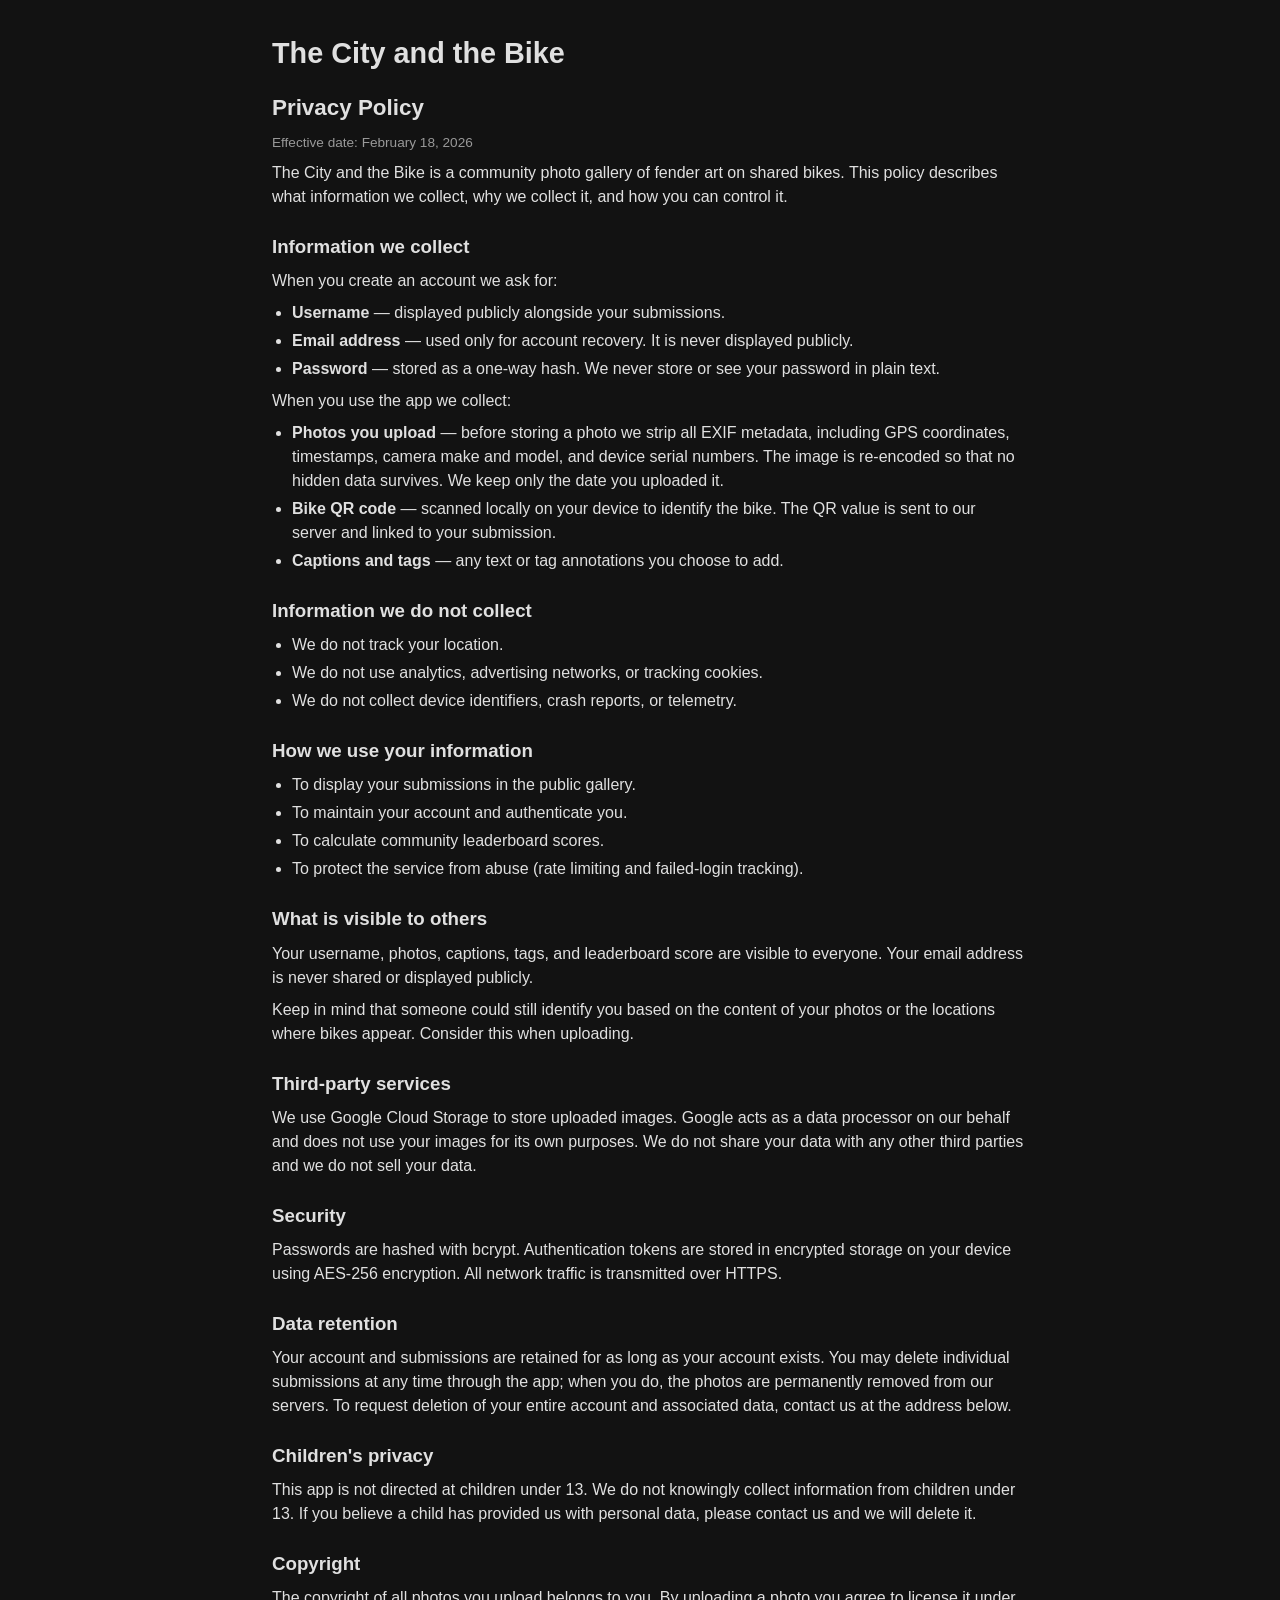
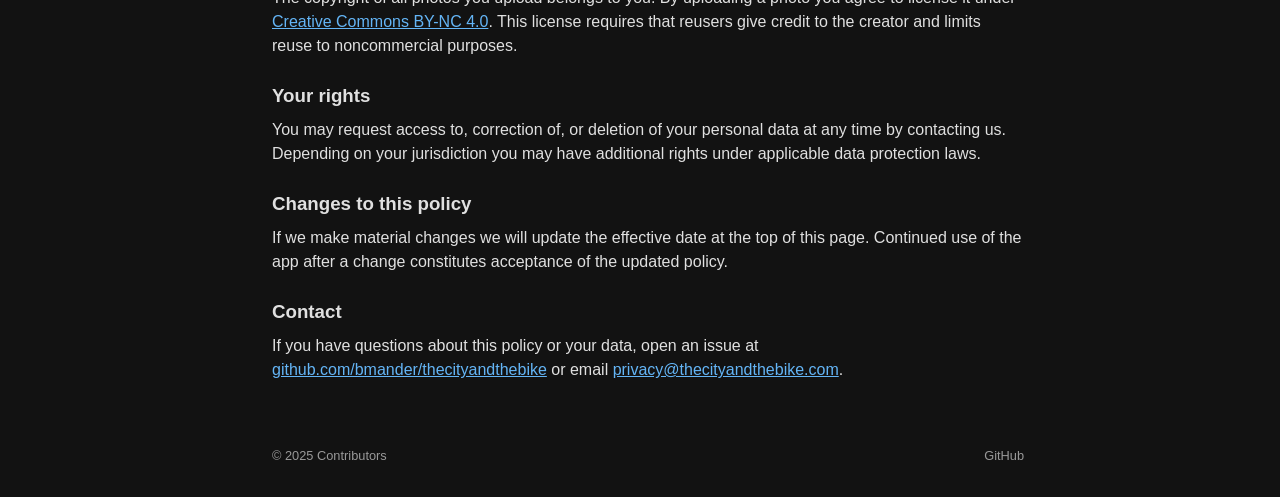
==== web/privacy/index.html @ e7610b8a "feat: add privacy policy page (#207) Create a privacy policy at /privacy aligned with Google Play de" ====
<!DOCTYPE html>
<html lang="en">
<head>
  <meta charset="UTF-8">
  <meta name="viewport" content="width=device-width, initial-scale=1.0">
  <title>Privacy Policy - The City and the Bike</title>
  <link rel="icon" type="image/x-icon" href="../favicon.ico">
  <link rel="icon" type="image/png" href="../favicon.png">
  <link rel="apple-touch-icon" href="../apple-touch-icon.png">
  <link rel="stylesheet" href="../style.css">
</head>
<body>
  <header>
    <h1><a href="../" style="color: inherit; text-decoration: none;">The City and the Bike</a></h1>
  </header>

  <section class="about policy">
    <h2>Privacy Policy</h2>
    <p class="policy-meta">Effective date: February 18, 2026</p>

    <p>
      The City and the Bike is a community photo gallery of fender art on
      shared bikes. This policy describes what information we collect, why we
      collect it, and how you can control it.
    </p>

    <h3>Information we collect</h3>

    <p>When you create an account we ask for:</p>
    <ul>
      <li><strong>Username</strong> &mdash; displayed publicly alongside your submissions.</li>
      <li><strong>Email address</strong> &mdash; used only for account recovery. It is never displayed publicly.</li>
      <li><strong>Password</strong> &mdash; stored as a one-way hash. We never store or see your password in plain text.</li>
    </ul>

    <p>When you use the app we collect:</p>
    <ul>
      <li><strong>Photos you upload</strong> &mdash; before storing a photo we strip all EXIF
        metadata, including GPS coordinates, timestamps, camera make and model,
        and device serial numbers. The image is re-encoded so that no hidden
        data survives. We keep only the date you uploaded it.</li>
      <li><strong>Bike QR code</strong> &mdash; scanned locally on your device to identify the
        bike. The QR value is sent to our server and linked to your submission.</li>
      <li><strong>Captions and tags</strong> &mdash; any text or tag annotations you choose to add.</li>
    </ul>

    <h3>Information we do not collect</h3>
    <ul>
      <li>We do not track your location.</li>
      <li>We do not use analytics, advertising networks, or tracking cookies.</li>
      <li>We do not collect device identifiers, crash reports, or telemetry.</li>
    </ul>

    <h3>How we use your information</h3>
    <ul>
      <li>To display your submissions in the public gallery.</li>
      <li>To maintain your account and authenticate you.</li>
      <li>To calculate community leaderboard scores.</li>
      <li>To protect the service from abuse (rate limiting and failed-login tracking).</li>
    </ul>

    <h3>What is visible to others</h3>
    <p>
      Your username, photos, captions, tags, and leaderboard score are visible
      to everyone. Your email address is never shared or displayed publicly.
    </p>
    <p>
      Keep in mind that someone could still identify you based on the content
      of your photos or the locations where bikes appear. Consider this when
      uploading.
    </p>

    <h3>Third-party services</h3>
    <p>
      We use Google Cloud Storage to store uploaded images. Google acts as a
      data processor on our behalf and does not use your images for its own
      purposes. We do not share your data with any other third parties and we
      do not sell your data.
    </p>

    <h3>Security</h3>
    <p>
      Passwords are hashed with bcrypt. Authentication tokens are stored in
      encrypted storage on your device using AES-256 encryption. All network
      traffic is transmitted over HTTPS.
    </p>

    <h3>Data retention</h3>
    <p>
      Your account and submissions are retained for as long as your account
      exists. You may delete individual submissions at any time through the
      app; when you do, the photos are permanently removed from our servers.
      To request deletion of your entire account and associated data, contact
      us at the address below.
    </p>

    <h3>Children's privacy</h3>
    <p>
      This app is not directed at children under 13. We do not knowingly
      collect information from children under 13. If you believe a child has
      provided us with personal data, please contact us and we will delete it.
    </p>

    <h3>Copyright</h3>
    <p>
      The copyright of all photos you upload belongs to you. By uploading a
      photo you agree to license it under
      <a href="https://creativecommons.org/licenses/by-nc/4.0/">Creative Commons BY-NC 4.0</a>.
      This license requires that reusers give credit to the creator and limits
      reuse to noncommercial purposes.
    </p>

    <h3>Your rights</h3>
    <p>
      You may request access to, correction of, or deletion of your personal
      data at any time by contacting us. Depending on your jurisdiction you may
      have additional rights under applicable data protection laws.
    </p>

    <h3>Changes to this policy</h3>
    <p>
      If we make material changes we will update the effective date at the top
      of this page. Continued use of the app after a change constitutes
      acceptance of the updated policy.
    </p>

    <h3>Contact</h3>
    <p>
      If you have questions about this policy or your data, open an issue at
      <a href="https://github.com/bmander/thecityandthebike">github.com/bmander/thecityandthebike</a>
      or email
      <a href="mailto:privacy@thecityandthebike.com">privacy@thecityandthebike.com</a>.
    </p>
  </section>

  <footer>
    <p>&copy; 2025 Contributors</p>
    <a href="https://github.com/bmander/thecityandthebike">GitHub</a>
  </footer>
</body>
</html>
---- web/style.css ----
:root {
  --bg: #121212;
  --bg-card: #1e1e1e;
  --text: #e0e0e0;
  --text-muted: #999;
  --accent: #64b5f6;
  --gap: 12px;
  --content-margin: 20%;
  --text-inset: 1rem;
}

*,
*::before,
*::after {
  box-sizing: border-box;
  margin: 0;
  padding: 0;
}

body {
  font-family: -apple-system, BlinkMacSystemFont, "Segoe UI", Roboto,
    Helvetica, Arial, sans-serif;
  background: var(--bg);
  color: var(--text);
  line-height: 1.5;
  min-height: 100vh;
  display: flex;
  flex-direction: column;
}

header {
  text-align: left;
  padding: 2rem var(--content-margin) 1rem;
  padding-left: calc(var(--content-margin) + var(--text-inset));
}

header h1 {
  font-size: 1.8rem;
  font-weight: 700;
}

.tagline {
  color: var(--text-muted);
  margin-top: 0.25rem;
}

.about {
  padding: 0 var(--content-margin) 2rem;
  padding-left: calc(var(--content-margin) + var(--text-inset));
  text-align: left;
}

.app-link {
  display: inline-block;
  margin-top: 1rem;
  padding: 0.5rem 1.25rem;
  background: var(--accent);
  color: #000;
  text-decoration: none;
  border-radius: 4px;
  font-weight: 600;
}

.app-link:hover {
  opacity: 0.85;
}

.policy h2 {
  font-size: 1.4rem;
  margin-bottom: 0.5rem;
}

.policy h3 {
  margin-top: 1.5rem;
  margin-bottom: 0.25rem;
}

.policy p,
.policy ul {
  margin-top: 0.5rem;
}

.policy ul {
  padding-left: 1.25rem;
}

.policy li {
  margin-top: 0.25rem;
}

.policy a {
  color: var(--accent);
}

.policy-meta {
  color: var(--text-muted);
  font-size: 0.85rem;
}

.gallery {
  flex: 1;
  padding: 0 var(--content-margin) var(--gap);
}

#photo-grid {
  display: grid;
  grid-template-columns: repeat(auto-fill, minmax(200px, 1fr));
  gap: var(--gap);
}

.card {
  background: var(--bg-card);
  border-radius: 6px;
  overflow: hidden;
}

.card img {
  width: 100%;
  aspect-ratio: 1;
  object-fit: cover;
  display: block;
}

.card .caption {
  padding: 0.5rem 0.6rem;
  font-size: 0.85rem;
}

.card .caption .username {
  font-weight: 600;
}

.card .caption .date {
  color: var(--text-muted);
  font-size: 0.75rem;
}

.loading,
.error,
.end-message {
  text-align: center;
  padding: 2rem;
  color: var(--text-muted);
}

.error {
  color: #ef5350;
}

footer {
  display: flex;
  justify-content: space-between;
  padding: 2rem var(--content-margin);
  padding-left: calc(var(--content-margin) + var(--text-inset));
  color: var(--text-muted);
  font-size: 0.8rem;
}

footer a {
  color: var(--text-muted);
  text-decoration: none;
}

footer a:hover {
  color: var(--text);
}

@media (max-width: 600px) {
  :root {
    --content-margin: 1rem;
    --gap: 4px;
  }

  .gallery {
    padding: 0 0 var(--gap);
  }

  #photo-grid {
    grid-template-columns: repeat(3, 1fr);
  }

  .card {
    border-radius: 0;
  }

  .card .caption {
    display: none;
  }
}
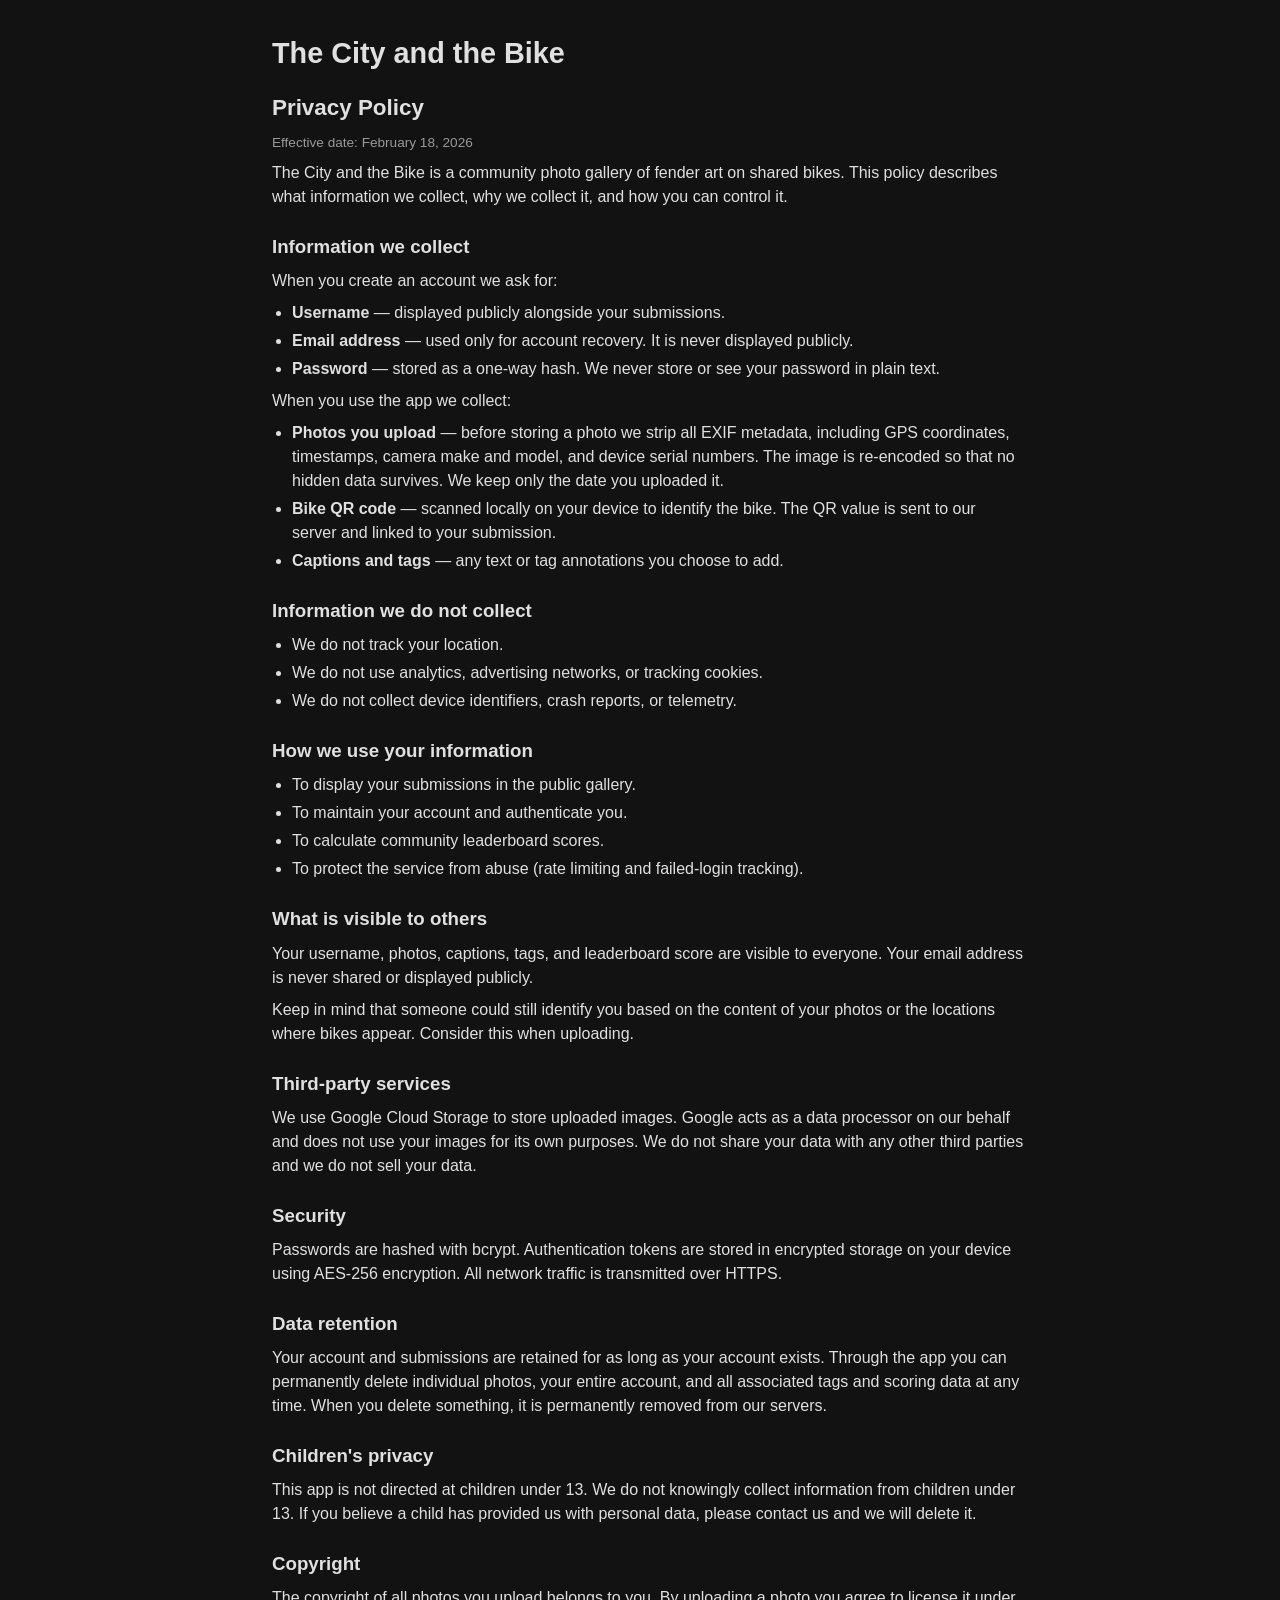
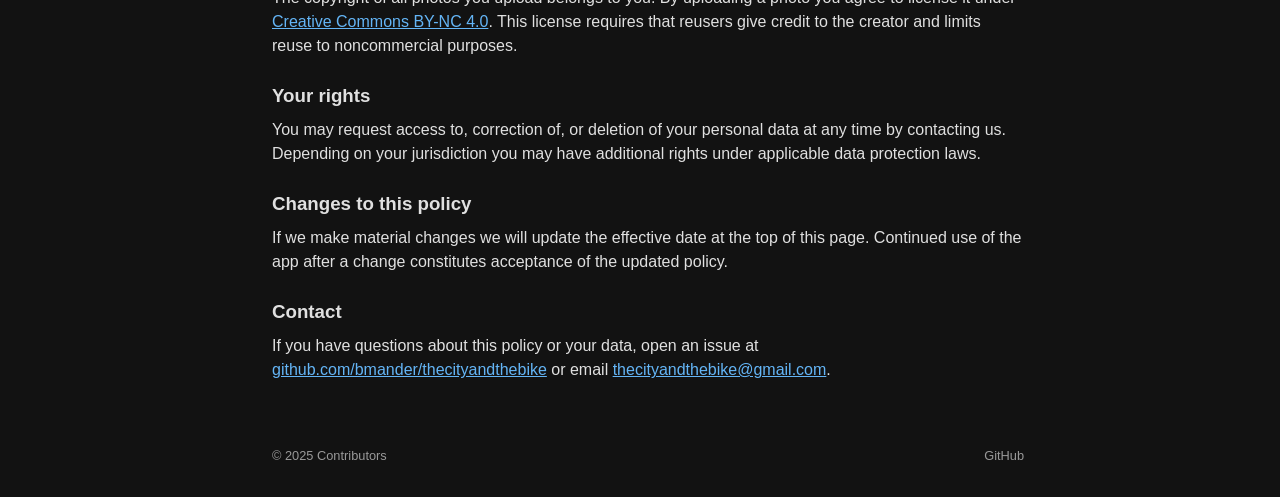
==== commit 28b1bb2c: "fix: update privacy policy contact email and deletion details (#207) Use thecityandthebike@gmail.com" ====
--- a/web/privacy/index.html
+++ b/web/privacy/index.html
@@ -88,10 +88,10 @@
     <h3>Data retention</h3>
     <p>
       Your account and submissions are retained for as long as your account
-      exists. You may delete individual submissions at any time through the
-      app; when you do, the photos are permanently removed from our servers.
-      To request deletion of your entire account and associated data, contact
-      us at the address below.
+      exists. Through the app you can permanently delete individual photos,
+      your entire account, and all associated tags and scoring data at any
+      time. When you delete something, it is permanently removed from our
+      servers.
     </p>
 
     <h3>Children's privacy</h3>
@@ -129,7 +129,7 @@
       If you have questions about this policy or your data, open an issue at
       <a href="https://github.com/bmander/thecityandthebike">github.com/bmander/thecityandthebike</a>
       or email
-      <a href="mailto:privacy@thecityandthebike.com">privacy@thecityandthebike.com</a>.
+      <a href="mailto:thecityandthebike@gmail.com">thecityandthebike@gmail.com</a>.
     </p>
   </section>
 
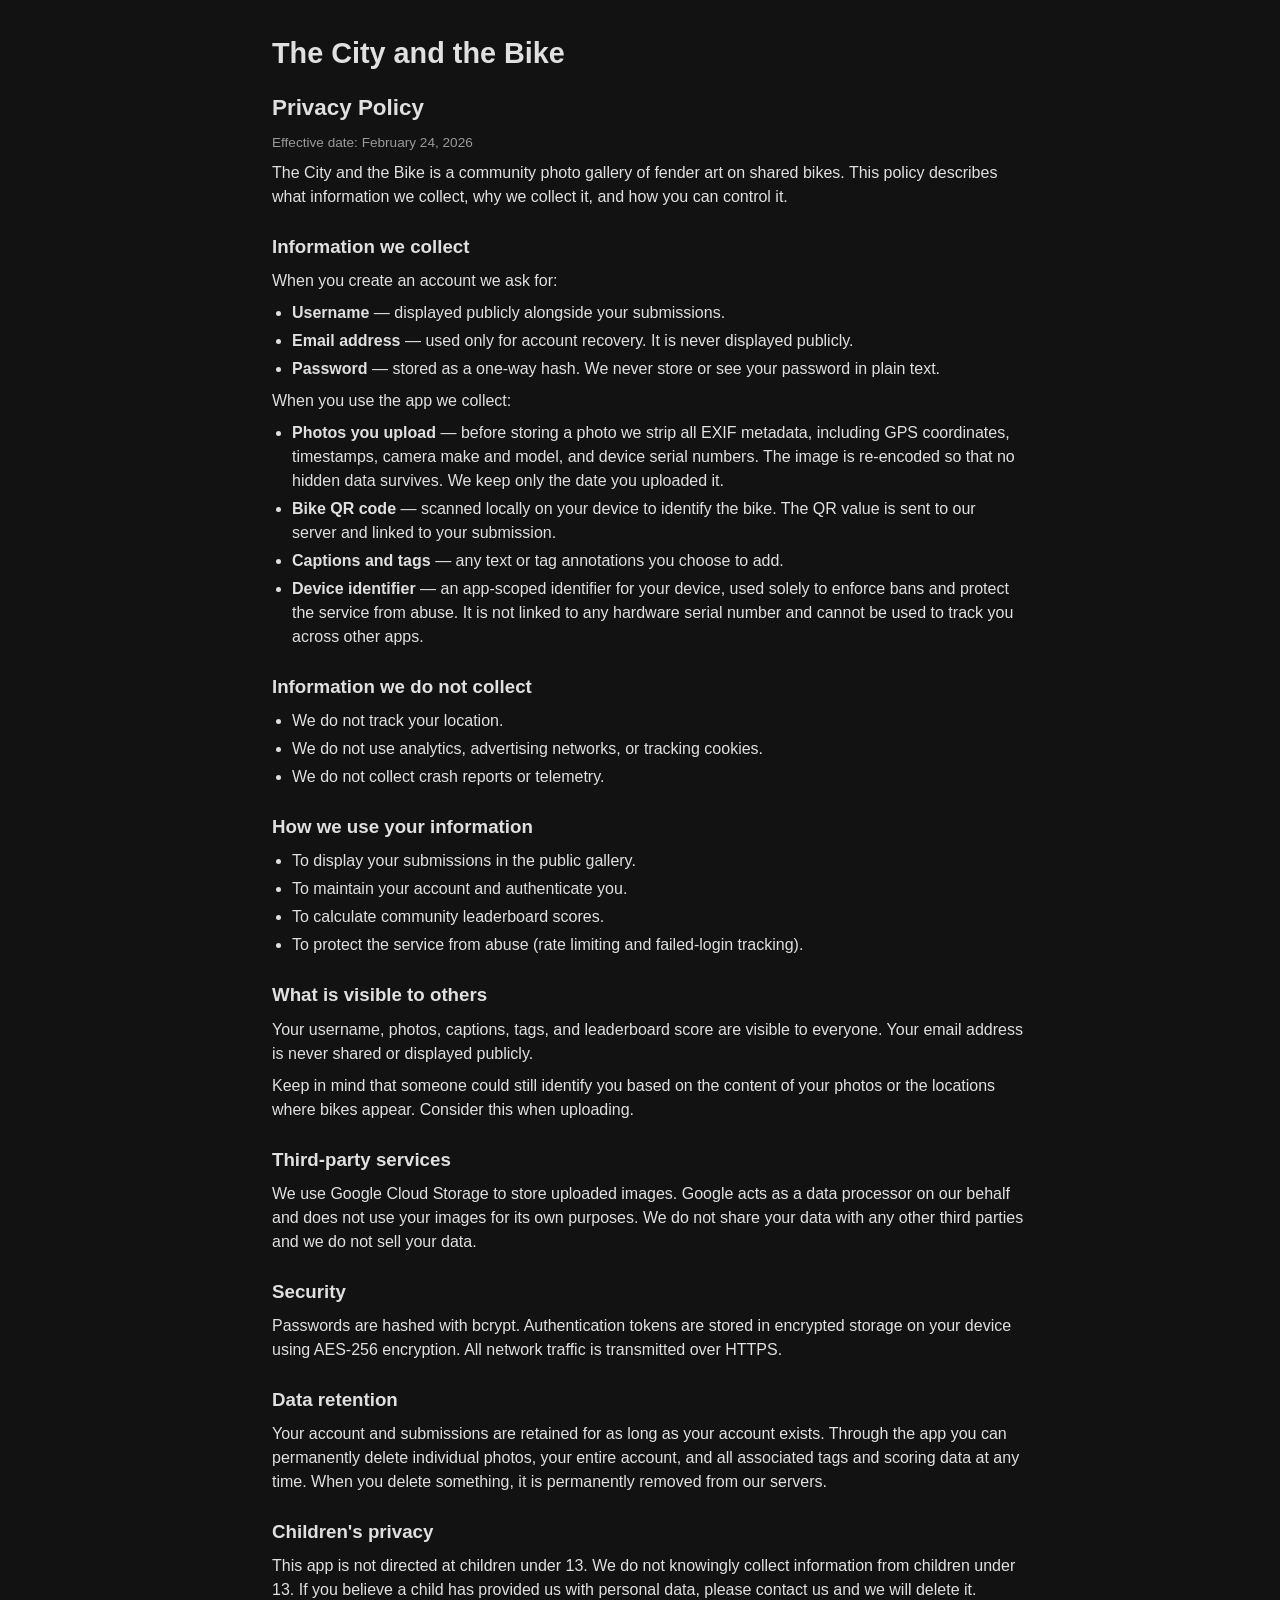
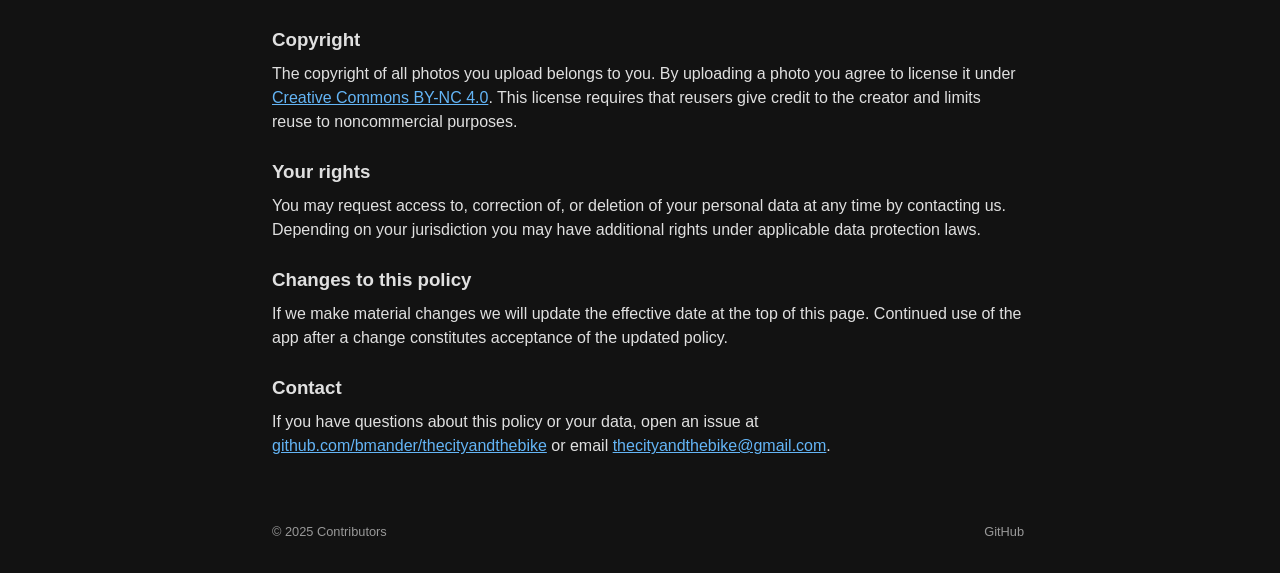
==== commit ecbb0ece: "docs: disclose device ID storage in privacy policy and onboarding (#229) The app now stores an app-s" ====
--- a/web/privacy/index.html
+++ b/web/privacy/index.html
@@ -16,7 +16,7 @@
 
   <section class="about policy">
     <h2>Privacy Policy</h2>
-    <p class="policy-meta">Effective date: February 18, 2026</p>
+    <p class="policy-meta">Effective date: February 24, 2026</p>
 
     <p>
       The City and the Bike is a community photo gallery of fender art on
@@ -42,13 +42,17 @@
       <li><strong>Bike QR code</strong> &mdash; scanned locally on your device to identify the
         bike. The QR value is sent to our server and linked to your submission.</li>
       <li><strong>Captions and tags</strong> &mdash; any text or tag annotations you choose to add.</li>
+      <li><strong>Device identifier</strong> &mdash; an app-scoped identifier for your device,
+        used solely to enforce bans and protect the service from abuse. It is not
+        linked to any hardware serial number and cannot be used to track you
+        across other apps.</li>
     </ul>
 
     <h3>Information we do not collect</h3>
     <ul>
       <li>We do not track your location.</li>
       <li>We do not use analytics, advertising networks, or tracking cookies.</li>
-      <li>We do not collect device identifiers, crash reports, or telemetry.</li>
+      <li>We do not collect crash reports or telemetry.</li>
     </ul>
 
     <h3>How we use your information</h3>
